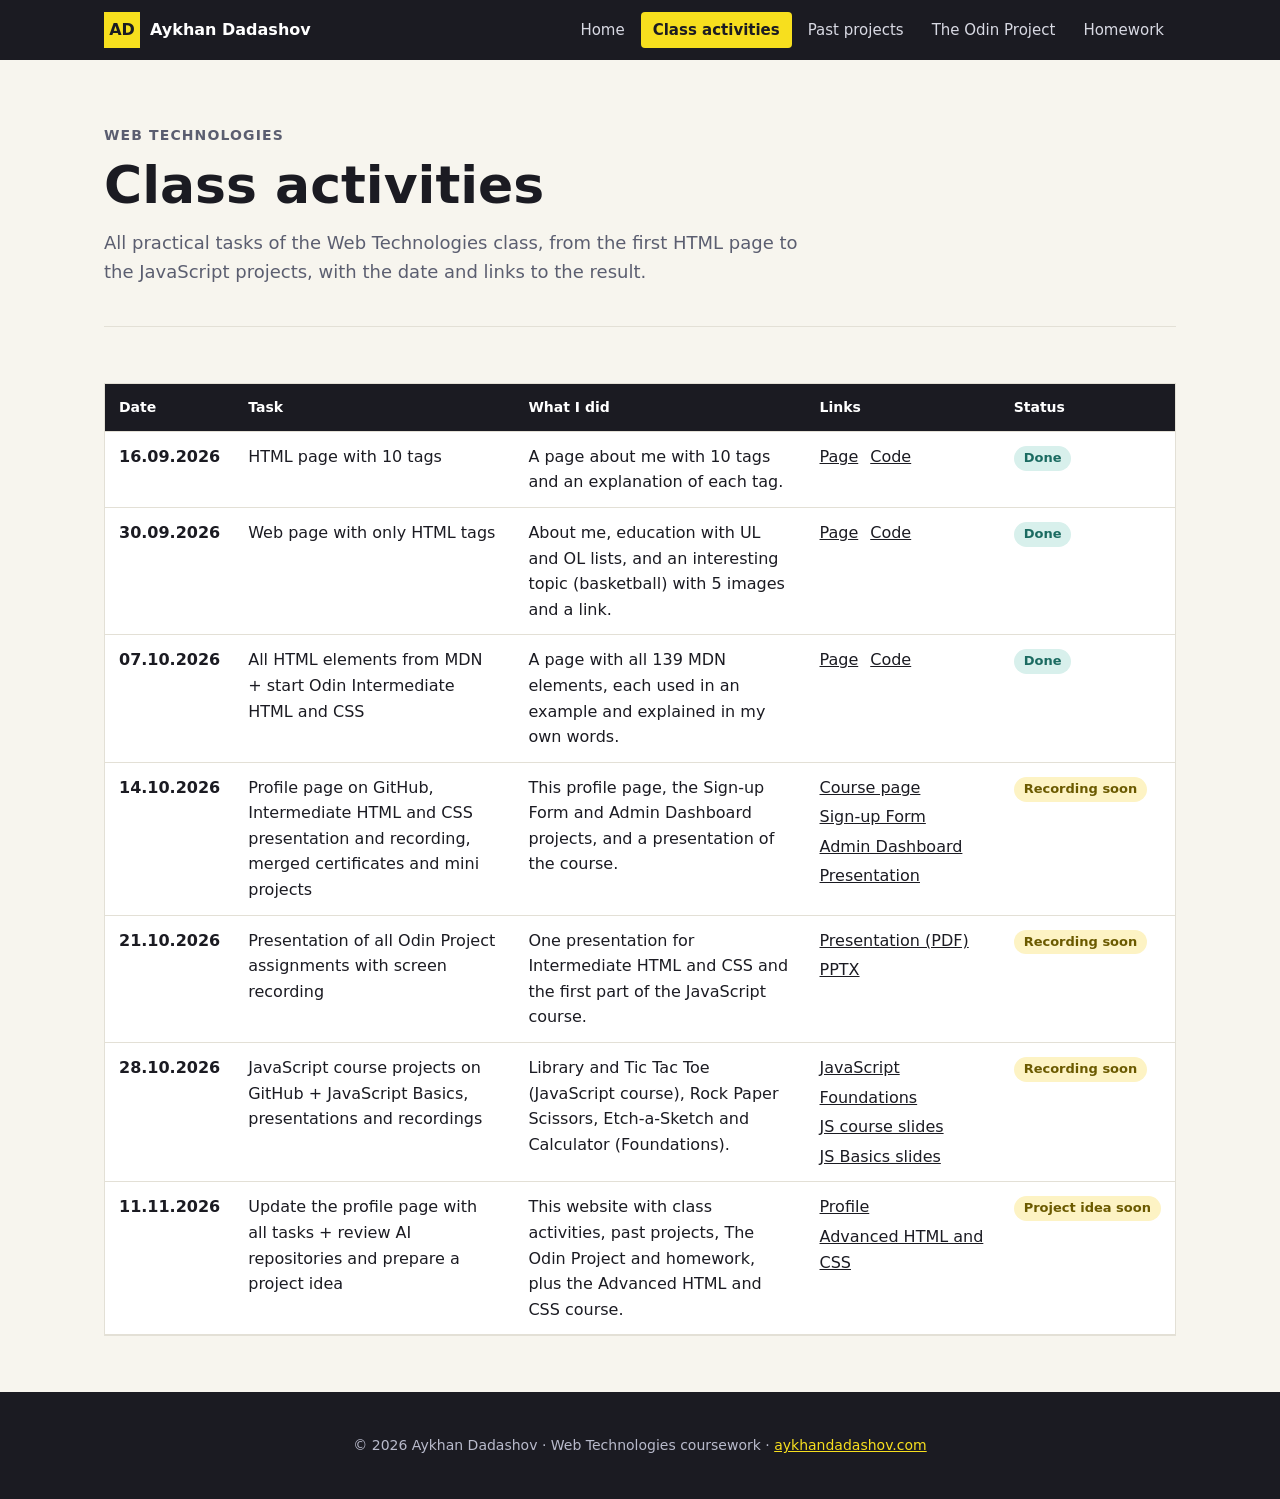
==== class-activities.html @ d3430b53 "Turn profile into full course site: class activities, past projects, The Odin Project, homework" ====
<!DOCTYPE html>
<html lang="en">
<head>
  <meta charset="UTF-8">
  <meta name="viewport" content="width=device-width, initial-scale=1.0">
  <title>Class activities · Aykhan Dadashov</title>
  <link rel="stylesheet" href="style.css">
</head>
<body>
  <header class="site-header">
    <div class="header-inner">
      <a class="logo" href="index.html"><span>AD</span>Aykhan Dadashov</a>
      <nav class="main-nav" aria-label="Main">
        <a href="index.html">Home</a>
        <a href="class-activities.html" aria-current="page">Class activities</a>
        <a href="projects.html">Past projects</a>
        <a href="odin.html">The Odin Project</a>
        <a href="homework.html">Homework</a>
      </nav>
    </div>
  </header>

  <main class="container">
    <div class="page-hero">
      <p class="kicker">Web Technologies</p>
      <h1>Class activities</h1>
      <p class="lead">All practical tasks of the Web Technologies class, from the first HTML page to the JavaScript projects, with the date and links to the result.</p>
    </div>

    <section>
      <div class="table-wrap">
        <table>
          <thead>
            <tr>
              <th scope="col">Date</th>
              <th scope="col">Task</th>
              <th scope="col">What I did</th>
              <th scope="col">Links</th>
              <th scope="col">Status</th>
            </tr>
          </thead>
          <tbody>
            <tr>
              <td>16.09.2026</td>
              <td>HTML page with 10 tags</td>
              <td>A page about me with 10 tags and an explanation of each tag.</td>
              <td><div class="links">
                <a href="https://ayxan1110.github.io/Web-technologies/task-16-09/">Page</a>
                <a href="https://github.com/Ayxan1110/Web-technologies/tree/main/task-16-09">Code</a>
              </div></td>
              <td><span class="badge badge-done">Done</span></td>
            </tr>
            <tr>
              <td>30.09.2026</td>
              <td>Web page with only HTML tags</td>
              <td>About me, education with UL and OL lists, and an interesting topic (basketball) with 5 images and a link.</td>
              <td><div class="links">
                <a href="https://ayxan1110.github.io/Web-technologies/">Page</a>
                <a href="https://github.com/Ayxan1110/Web-technologies/blob/main/index.html">Code</a>
              </div></td>
              <td><span class="badge badge-done">Done</span></td>
            </tr>
            <tr>
              <td>07.10.2026</td>
              <td>All HTML elements from MDN + start Odin Intermediate HTML and CSS</td>
              <td>A page with all 139 MDN elements, each used in an example and explained in my own words.</td>
              <td><div class="links">
                <a href="https://ayxan1110.github.io/Web-technologies/task-07-10/">Page</a>
                <a href="https://github.com/Ayxan1110/Web-technologies/tree/main/task-07-10">Code</a>
              </div></td>
              <td><span class="badge badge-done">Done</span></td>
            </tr>
            <tr>
              <td>14.10.2026</td>
              <td>Profile page on GitHub, Intermediate HTML and CSS presentation and recording, merged certificates and mini projects</td>
              <td>This profile page, the Sign-up Form and Admin Dashboard projects, and a presentation of the course.</td>
              <td><div class="links">
                <a href="odin.html#intermediate">Course page</a>
                <a href="https://ayxan1110.github.io/odin-sign-up-form/">Sign-up Form</a>
                <a href="https://ayxan1110.github.io/odin-admin-dashboard/">Admin Dashboard</a>
                <a href="presentations/intermediate-html-css.pdf">Presentation</a>
              </div></td>
              <td><span class="badge badge-soon">Recording soon</span></td>
            </tr>
            <tr>
              <td>21.10.2026</td>
              <td>Presentation of all Odin Project assignments with screen recording</td>
              <td>One presentation for Intermediate HTML and CSS and the first part of the JavaScript course.</td>
              <td><div class="links">
                <a href="presentations/all-assignments.pdf">Presentation (PDF)</a>
                <a href="presentations/all-assignments.pptx">PPTX</a>
              </div></td>
              <td><span class="badge badge-soon">Recording soon</span></td>
            </tr>
            <tr>
              <td>28.10.2026</td>
              <td>JavaScript course projects on GitHub + JavaScript Basics, presentations and recordings</td>
              <td>Library and Tic Tac Toe (JavaScript course), Rock Paper Scissors, Etch-a-Sketch and Calculator (Foundations).</td>
              <td><div class="links">
                <a href="odin.html#javascript">JavaScript</a>
                <a href="odin.html#foundations">Foundations</a>
                <a href="presentations/js-course.pdf">JS course slides</a>
                <a href="presentations/js-basics.pdf">JS Basics slides</a>
              </div></td>
              <td><span class="badge badge-soon">Recording soon</span></td>
            </tr>
            <tr>
              <td>11.11.2026</td>
              <td>Update the profile page with all tasks + review AI repositories and prepare a project idea</td>
              <td>This website with class activities, past projects, The Odin Project and homework, plus the Advanced HTML and CSS course.</td>
              <td><div class="links">
                <a href="index.html">Profile</a>
                <a href="odin.html#advanced">Advanced HTML and CSS</a>
              </div></td>
              <td><span class="badge badge-soon">Project idea soon</span></td>
            </tr>
          </tbody>
        </table>
      </div>
    </section>
  </main>

  <footer>
    <p>&copy; 2026 Aykhan Dadashov · Web Technologies coursework · <a href="https://aykhandadashov.com">aykhandadashov.com</a></p>
  </footer>
</body>
</html>
---- style.css ----
:root {
  --ink: #1b1b22;
  --ink-2: #2b2d42;
  --muted: #5b5e70;
  --paper: #f7f5ee;
  --paper-2: #efece2;
  --card: #ffffff;
  --accent: #f7df1e;
  --green: #2a9d8f;
  --line: #e3e0d6;
  --radius: 4px;
}

* {
  box-sizing: border-box;
}

html {
  scroll-behavior: smooth;
}

body {
  margin: 0;
  font-family: "Segoe UI", system-ui, -apple-system, sans-serif;
  line-height: 1.6;
  background-color: var(--paper);
  color: var(--ink);
}

a {
  color: inherit;
}

/* height: auto keeps the ratio even though the HTML has width/height attributes */
img {
  max-width: 100%;
  height: auto;
  display: block;
}

:focus-visible {
  outline: 3px solid var(--accent);
  outline-offset: 2px;
}

/* ---------- Header and navigation ---------- */
.site-header {
  position: sticky;
  top: 0;
  z-index: 10;
  background-color: var(--ink);
}

.header-inner {
  max-width: 1120px;
  margin: 0 auto;
  padding: 12px 24px;
  display: flex;
  align-items: center;
  justify-content: space-between;
  gap: 16px;
}

.logo {
  display: flex;
  align-items: center;
  gap: 10px;
  color: white;
  font-weight: 700;
  text-decoration: none;
}

.logo span {
  display: grid;
  place-items: center;
  width: 36px;
  height: 36px;
  background-color: var(--accent);
  color: var(--ink);
  font-weight: 800;
}

.main-nav {
  display: flex;
  flex-wrap: wrap;
  gap: 4px;
}

.main-nav a {
  padding: 6px 12px;
  color: #d8d9e3;
  font-size: 15px;
  text-decoration: none;
  border-radius: var(--radius);
}

.main-nav a:hover {
  color: var(--accent);
}

/* the page we are on */
.main-nav a[aria-current="page"] {
  background-color: var(--accent);
  color: var(--ink);
  font-weight: 600;
}

/* ---------- Layout ---------- */
.container {
  max-width: 1120px;
  margin: 0 auto;
  padding: 0 24px;
}

section {
  padding: 56px 0;
  border-bottom: 1px solid var(--line);
}

section:last-of-type {
  border-bottom: none;
}

h1,
h2,
h3 {
  line-height: 1.2;
}

h2 {
  font-size: 30px;
  margin: 0 0 20px;
}

h3 {
  margin: 0 0 6px;
}

.lead {
  max-width: 720px;
  font-size: 18px;
  color: var(--muted);
}

.page-hero {
  padding: 64px 0 40px;
  border-bottom: 1px solid var(--line);
}

.page-hero h1 {
  margin: 0 0 12px;
  font-size: clamp(34px, 6vw, 52px);
}

.page-hero .lead {
  margin: 0;
}

.kicker {
  margin: 0 0 8px;
  font-size: 14px;
  font-weight: 700;
  letter-spacing: 0.08em;
  text-transform: uppercase;
  color: var(--muted);
}

/* ---------- Buttons, tags, badges ---------- */
.btn {
  display: inline-block;
  padding: 10px 18px;
  background-color: var(--ink);
  color: white;
  font-weight: 600;
  font-size: 15px;
  text-decoration: none;
  border: 2px solid var(--ink);
  border-radius: var(--radius);
  transition: background-color 0.2s, color 0.2s;
}

.btn:hover {
  background-color: var(--accent);
  color: var(--ink);
}

.btn-outline {
  background-color: transparent;
  color: var(--ink);
}

.btn-small {
  padding: 6px 12px;
  font-size: 14px;
}

.button-row {
  display: flex;
  flex-wrap: wrap;
  gap: 10px;
}

.tags {
  display: flex;
  flex-wrap: wrap;
  gap: 8px;
  margin: 0;
  padding: 0;
  list-style: none;
}

.tags li {
  padding: 4px 12px;
  background-color: var(--card);
  border: 1px solid var(--line);
  border-left: 4px solid var(--accent);
  font-size: 14px;
}

.badge {
  display: inline-block;
  padding: 2px 10px;
  border-radius: 999px;
  font-size: 13px;
  font-weight: 600;
  white-space: nowrap;
}

.badge-done {
  background-color: #d8f0ec;
  color: #1b6b61;
}

.badge-soon {
  background-color: #fdf3c4;
  color: #6b5a00;
}

/* ---------- Home page ---------- */
.hero {
  display: flex;
  align-items: center;
  justify-content: space-between;
  gap: 40px;
  padding: 80px 0 64px;
}

.hero h1 {
  margin: 0;
  font-size: clamp(42px, 7vw, 68px);
  line-height: 1.05;
}

.hero .role {
  max-width: 560px;
  font-size: 20px;
  color: var(--muted);
}

.avatar {
  flex-shrink: 0;
  display: grid;
  place-items: center;
  width: 210px;
  height: 210px;
  background-color: var(--accent);
  font-size: 76px;
  font-weight: 800;
  box-shadow: 14px 14px 0 var(--ink);
}

.two-col {
  display: grid;
  grid-template-columns: 3fr 2fr;
  gap: 40px;
}

.facts {
  margin: 0;
  padding: 0;
  list-style: none;
}

.facts li {
  display: flex;
  gap: 12px;
  padding: 10px 0;
  border-bottom: 1px solid var(--line);
}

.facts span {
  flex: 0 0 110px;
  color: var(--muted);
}

.timeline {
  margin: 0;
  padding: 0 0 0 24px;
  list-style: none;
  border-left: 3px solid var(--accent);
}

.timeline li {
  position: relative;
  margin-bottom: 28px;
}

.timeline li:last-child {
  margin-bottom: 0;
}

.timeline li::before {
  content: "";
  position: absolute;
  left: -32px;
  top: 6px;
  width: 13px;
  height: 13px;
  background-color: var(--ink);
}

.timeline .meta {
  margin: 0 0 6px;
  color: var(--muted);
  font-size: 15px;
}

.timeline ul {
  margin: 0;
  padding-left: 18px;
}

.skill-groups {
  display: grid;
  grid-template-columns: repeat(auto-fit, minmax(260px, 1fr));
  gap: 20px;
}

.skill-groups h3 {
  font-size: 16px;
  margin-bottom: 10px;
}

/* ---------- Cards ---------- */
.cards {
  display: grid;
  grid-template-columns: repeat(auto-fill, minmax(260px, 1fr));
  gap: 20px;
}

.card {
  display: flex;
  flex-direction: column;
  padding: 22px;
  background-color: var(--card);
  border: 1px solid var(--line);
  border-top: 5px solid var(--accent);
  transition: transform 0.2s, box-shadow 0.2s;
}

.card:hover {
  transform: translateY(-3px);
  box-shadow: 0 8px 20px rgba(0, 0, 0, 0.08);
}

.card p {
  margin: 0 0 14px;
  color: var(--muted);
}

.card .tag-line {
  margin-bottom: 6px;
  font-size: 13px;
  font-weight: 700;
  letter-spacing: 0.05em;
  text-transform: uppercase;
  color: var(--ink);
}

.card-links {
  display: flex;
  flex-wrap: wrap;
  gap: 14px;
  margin-top: auto;
}

.card-links a {
  font-weight: 600;
}

.card img {
  margin: -22px -22px 18px;
  width: calc(100% + 44px);
  max-width: none;
  aspect-ratio: 16 / 10;
  object-fit: cover;
  object-position: top;
  border-bottom: 1px solid var(--line);
}

/* ---------- Tables ---------- */
.table-wrap {
  overflow-x: auto;
  border: 1px solid var(--line);
}

table {
  width: 100%;
  border-collapse: collapse;
  background-color: var(--card);
  min-width: 720px;
}

th,
td {
  padding: 12px 14px;
  text-align: left;
  vertical-align: top;
  border-bottom: 1px solid var(--line);
}

th {
  background-color: var(--ink);
  color: white;
  font-size: 14px;
}

td:first-child {
  font-weight: 700;
  white-space: nowrap;
}

td .links {
  display: flex;
  flex-wrap: wrap;
  gap: 4px 12px;
}

/* ---------- Odin course blocks ---------- */
.course-nav {
  display: flex;
  flex-wrap: wrap;
  gap: 10px;
  margin-top: 24px;
}

.course {
  scroll-margin-top: 80px;
}

.course-head {
  display: flex;
  flex-wrap: wrap;
  align-items: baseline;
  justify-content: space-between;
  gap: 10px;
}

.course-grid {
  display: grid;
  grid-template-columns: 1fr 1fr;
  gap: 32px;
  margin-top: 16px;
}

.lessons {
  columns: 2;
  column-gap: 24px;
  margin: 0;
  padding-left: 20px;
}

.lessons li {
  break-inside: avoid;
}

.lessons .project {
  font-weight: 700;
}

.media-box {
  display: grid;
  grid-template-columns: 1fr 1fr;
  gap: 16px;
}

.deck,
.recording {
  display: flex;
  flex-direction: column;
  gap: 10px;
  padding: 14px;
  background-color: var(--card);
  border: 1px solid var(--line);
}

.deck img {
  border: 1px solid var(--line);
}

.recording .placeholder {
  display: grid;
  place-items: center;
  aspect-ratio: 16 / 9;
  background-color: var(--ink);
  color: #b8bacb;
  font-size: 14px;
  text-align: center;
  padding: 10px;
}

.box-title {
  margin: 0;
  font-weight: 700;
}

h3.sub {
  margin-top: 32px;
  margin-bottom: 14px;
}

/* ---------- Homework ---------- */
.homework {
  display: grid;
  grid-template-columns: 2fr 3fr;
  gap: 28px;
  padding: 28px 0;
  border-bottom: 1px solid var(--line);
}

.homework:last-child {
  border-bottom: none;
}

.preview {
  border: 1px solid var(--line);
  background-color: white;
}

.preview iframe {
  display: block;
  width: 100%;
  height: 340px;
  border: 0;
}

.preview p {
  margin: 0;
  padding: 8px 12px;
  font-size: 13px;
  color: var(--muted);
  border-top: 1px solid var(--line);
}

pre {
  margin: 12px 0 0;
  padding: 14px;
  overflow-x: auto;
  background-color: var(--ink);
  color: #e8e8ee;
  font-size: 13px;
  line-height: 1.5;
}

/* ---------- Footer ---------- */
footer {
  padding: 28px 24px;
  text-align: center;
  background-color: var(--ink);
  color: #b8bacb;
  font-size: 14px;
}

footer a {
  color: var(--accent);
}

/* ---------- Small screens ---------- */
@media (max-width: 860px) {
  .two-col,
  .course-grid,
  .homework {
    grid-template-columns: 1fr;
  }
}

@media (max-width: 640px) {
  .header-inner {
    flex-direction: column;
    align-items: flex-start;
  }

  .main-nav a {
    padding: 4px 8px;
    font-size: 14px;
  }

  .hero {
    flex-direction: column-reverse;
    align-items: flex-start;
    padding-top: 48px;
  }

  .avatar {
    width: 110px;
    height: 110px;
    font-size: 40px;
    box-shadow: 8px 8px 0 var(--ink);
  }

  .media-box {
    grid-template-columns: 1fr;
  }

  .lessons {
    columns: 1;
  }
}

@media (prefers-reduced-motion: reduce) {
  * {
    transition: none !important;
    scroll-behavior: auto !important;
  }
}
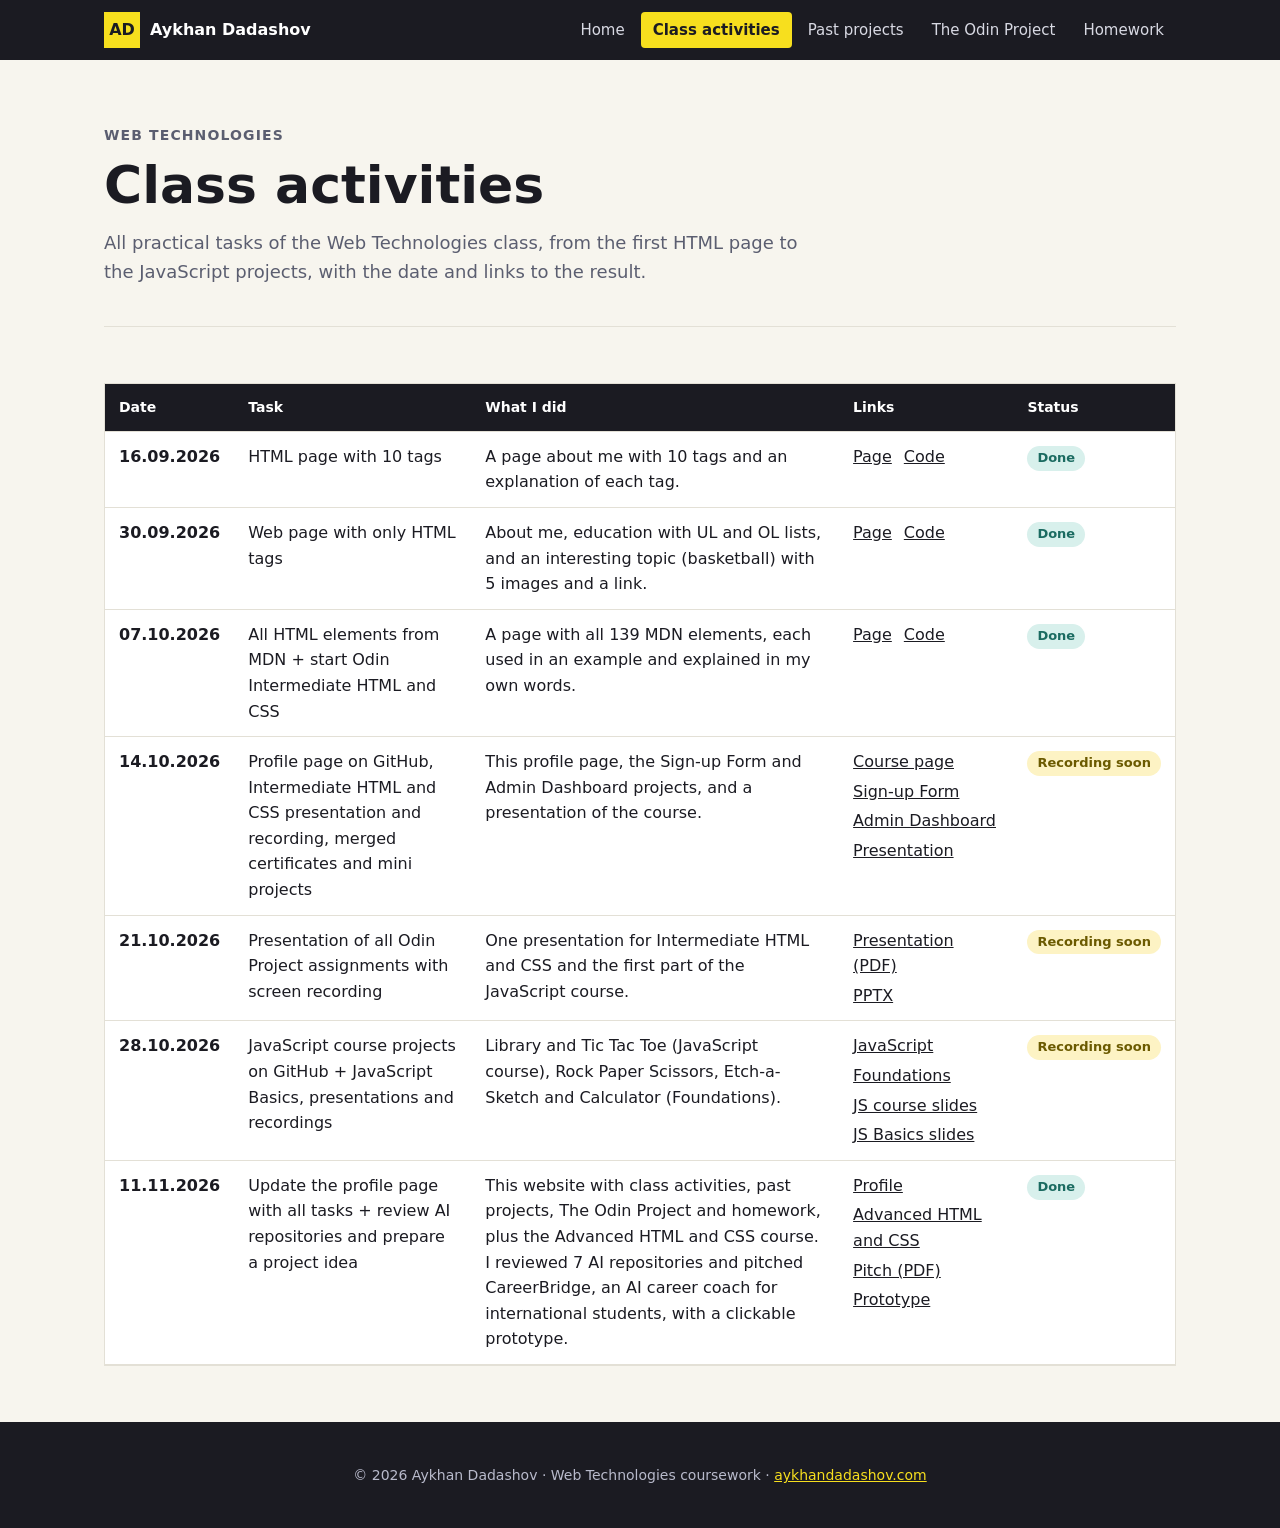
==== commit 9b2be64d: "Add CareerBridge project idea and pitch" ====
--- a/class-activities.html
+++ b/class-activities.html
@@ -107,12 +107,14 @@
             <tr>
               <td>11.11.2026</td>
               <td>Update the profile page with all tasks + review AI repositories and prepare a project idea</td>
-              <td>This website with class activities, past projects, The Odin Project and homework, plus the Advanced HTML and CSS course.</td>
+              <td>This website with class activities, past projects, The Odin Project and homework, plus the Advanced HTML and CSS course. I reviewed 7 AI repositories and pitched CareerBridge, an AI career coach for international students, with a clickable prototype.</td>
               <td><div class="links">
                 <a href="index.html">Profile</a>
                 <a href="odin.html#advanced">Advanced HTML and CSS</a>
+                <a href="presentations/careerbridge-pitch.pdf">Pitch (PDF)</a>
+                <a href="https://ayxan1110.github.io/careerbridge-prototype/">Prototype</a>
               </div></td>
-              <td><span class="badge badge-soon">Project idea soon</span></td>
+              <td><span class="badge badge-done">Done</span></td>
             </tr>
           </tbody>
         </table>
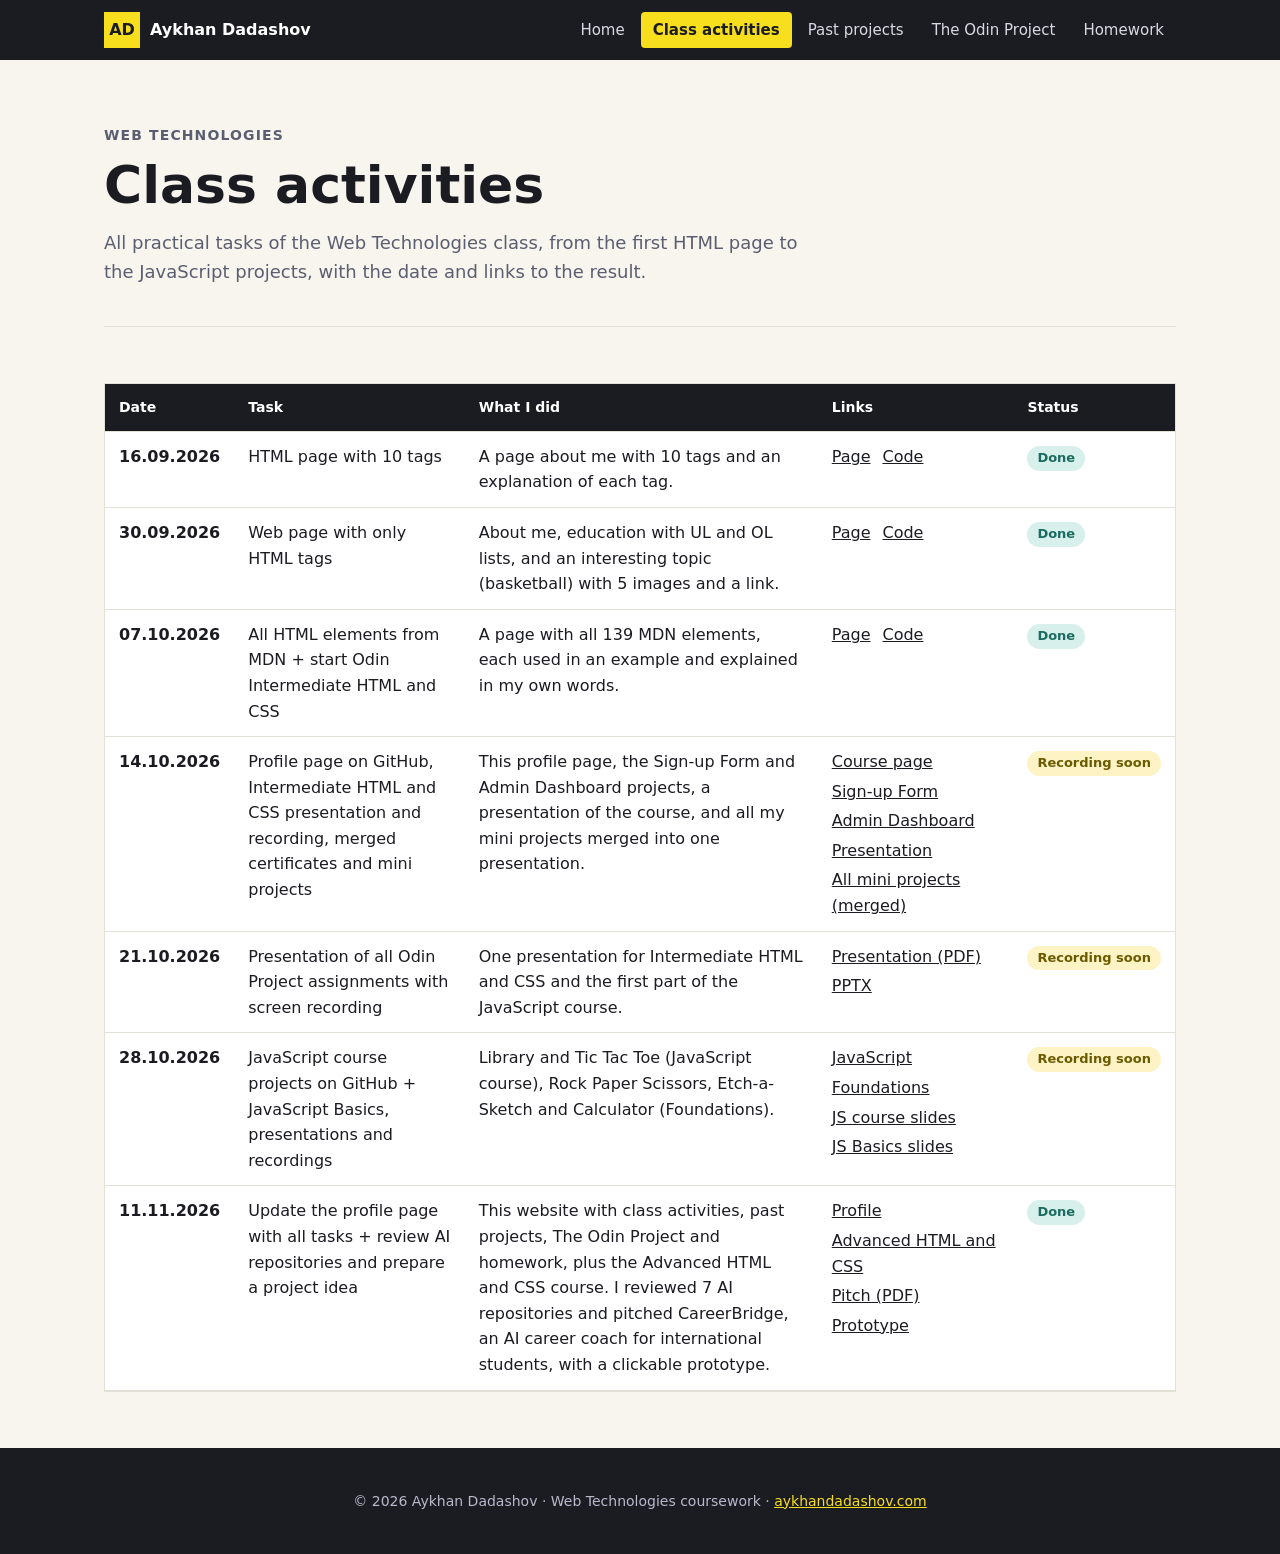
==== commit a48a0c9e: "Add merged mini projects presentation" ====
--- a/class-activities.html
+++ b/class-activities.html
@@ -73,12 +73,13 @@
             <tr>
               <td>14.10.2026</td>
               <td>Profile page on GitHub, Intermediate HTML and CSS presentation and recording, merged certificates and mini projects</td>
-              <td>This profile page, the Sign-up Form and Admin Dashboard projects, and a presentation of the course.</td>
+              <td>This profile page, the Sign-up Form and Admin Dashboard projects, a presentation of the course, and all my mini projects merged into one presentation.</td>
               <td><div class="links">
                 <a href="odin.html#intermediate">Course page</a>
                 <a href="https://ayxan1110.github.io/odin-sign-up-form/">Sign-up Form</a>
                 <a href="https://ayxan1110.github.io/odin-admin-dashboard/">Admin Dashboard</a>
                 <a href="presentations/intermediate-html-css.pdf">Presentation</a>
+                <a href="presentations/all-mini-projects.pdf">All mini projects (merged)</a>
               </div></td>
               <td><span class="badge badge-soon">Recording soon</span></td>
             </tr>
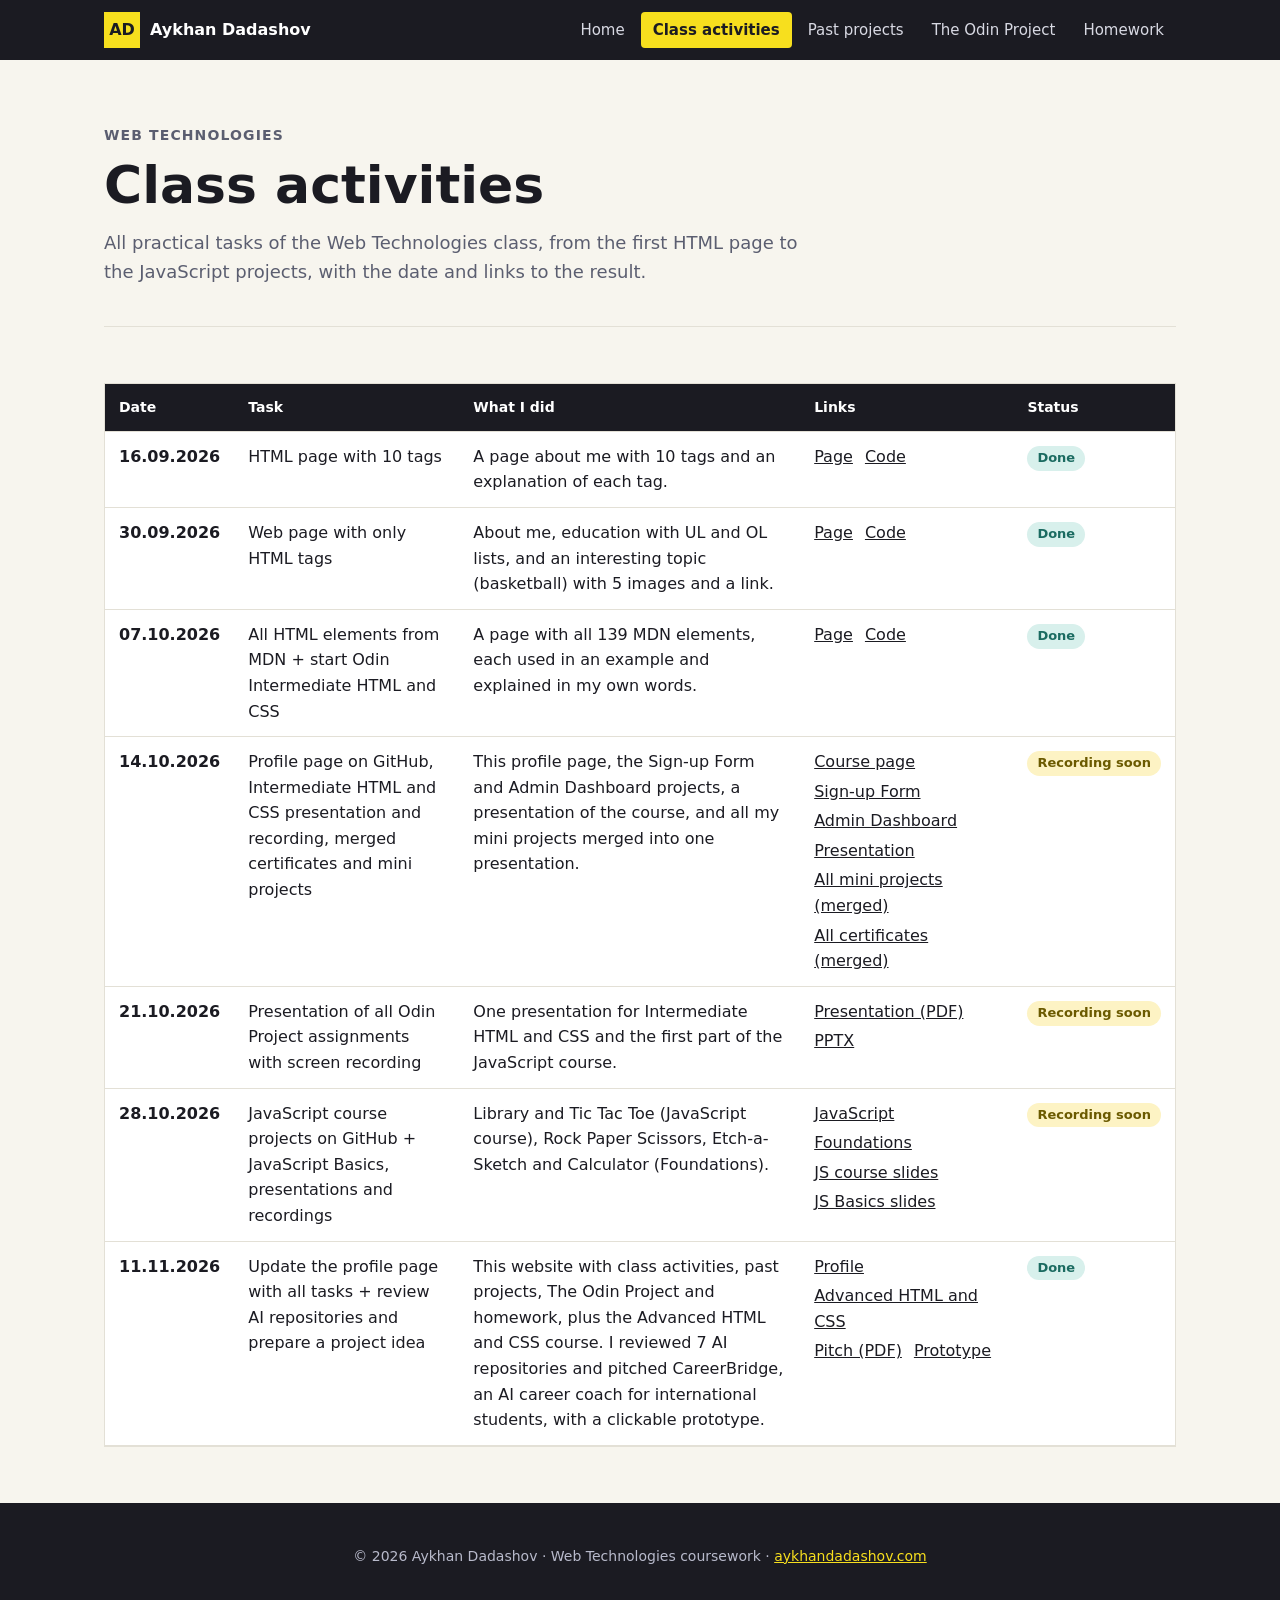
==== commit a8ae6a2c: "Add Magebit certificate and merged certificates presentation" ====
--- a/class-activities.html
+++ b/class-activities.html
@@ -80,6 +80,7 @@
                 <a href="https://ayxan1110.github.io/odin-admin-dashboard/">Admin Dashboard</a>
                 <a href="presentations/intermediate-html-css.pdf">Presentation</a>
                 <a href="presentations/all-mini-projects.pdf">All mini projects (merged)</a>
+                <a href="presentations/certificates.pdf">All certificates (merged)</a>
               </div></td>
               <td><span class="badge badge-soon">Recording soon</span></td>
             </tr>
